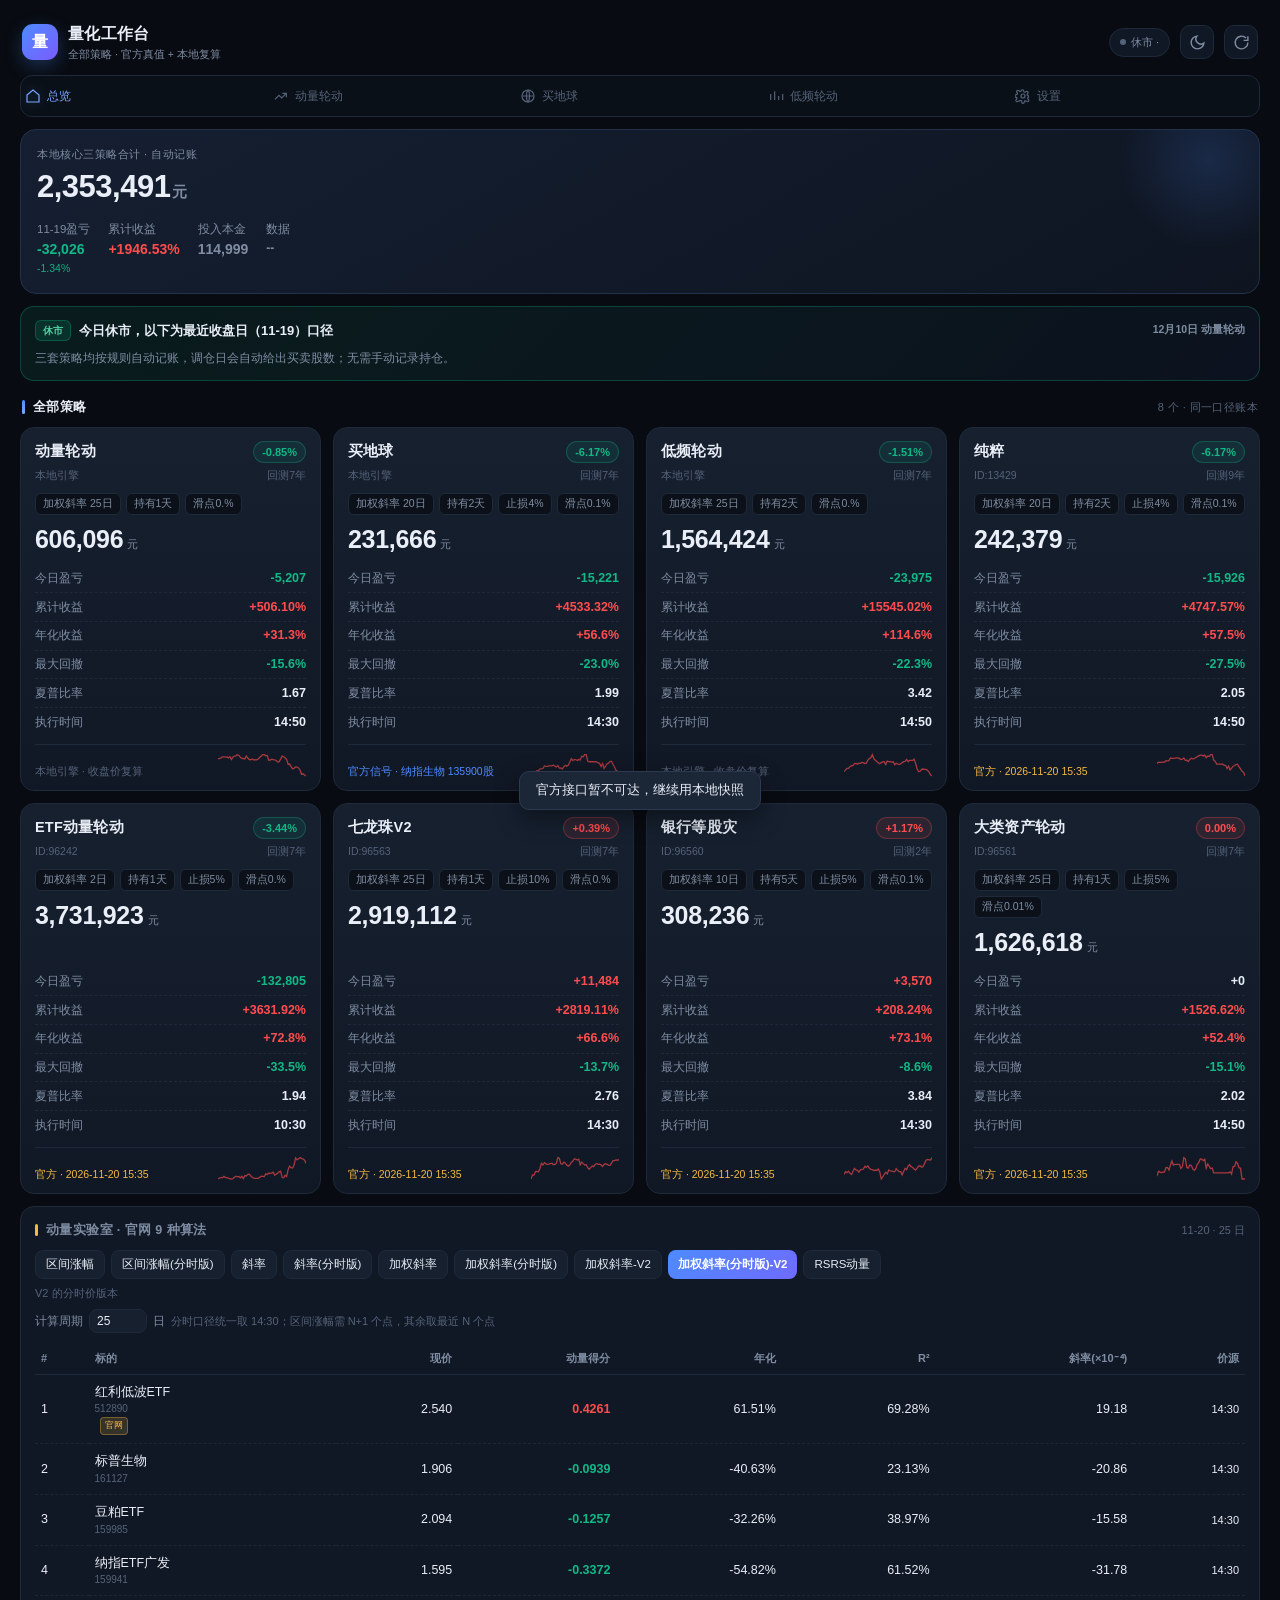
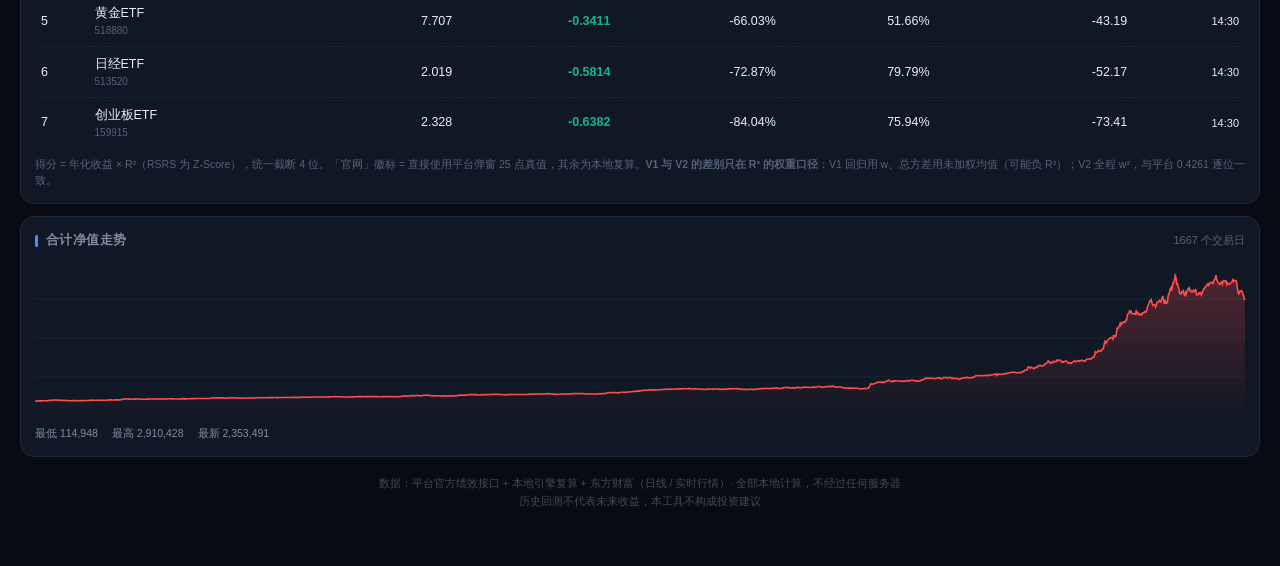
==== index.html @ 3b884d65 "v45: 9 种动量算法本地复现 + 动量实验室；同步银行等股灾等官方策略" ====
<!DOCTYPE html>
<html lang="zh-CN" data-theme="dark">
<head>
<meta charset="UTF-8">
<meta name="viewport" content="width=device-width,initial-scale=1,maximum-scale=1,user-scalable=no,viewport-fit=cover">
<meta name="theme-color" content="#080b11">
<meta http-equiv="Cache-Control" content="no-cache, no-store, must-revalidate">
<meta http-equiv="Pragma" content="no-cache">
<meta http-equiv="Expires" content="0">
<meta name="apple-mobile-web-app-capable" content="yes">
<meta name="apple-mobile-web-app-status-bar-style" content="black-translucent">
<title>量化工作台</title>
<link rel="manifest" href="manifest.webmanifest">
<link rel="icon" href="assets/icon.svg" type="image/svg+xml">
<link rel="stylesheet" href="assets/app.css?v=45">
</head>
<body>
<div class="wrap">

  <div class="top">
    <div class="brand">
      <div class="mk">量</div>
      <div>
        <h1>量化工作台</h1>
        <div class="sb" id="subTitle">全部策略 · 官方真值 + 本地复算</div>
      </div>
    </div>
    <div class="sp"></div>
    <span class="pill" id="mkPill"><i class="dot off"></i><span>加载中</span></span>
    <div class="iconbtn" id="btnTheme" title="切换明暗主题"></div>
    <div class="iconbtn" id="btnRefresh" title="刷新行情">
      <svg width="17" height="17" viewBox="0 0 24 24" fill="none" stroke="currentColor" stroke-width="2"><path d="M21 12a9 9 0 1 1-2.64-6.36M21 3v6h-6"/></svg>
    </div>
  </div>

  <div class="tabs" id="tabs">
    <a data-v="home" class="on"><svg viewBox="0 0 24 24"><path d="M3 10.5 12 3l9 7.5V21H3z"/></svg>总览</a>
    <a data-v="momentum"><svg viewBox="0 0 24 24"><path d="M3 17l6-6 4 4 7-7"/><path d="M14 8h6v6"/></svg>动量轮动</a>
    <a data-v="earth"><svg viewBox="0 0 24 24"><circle cx="12" cy="12" r="9"/><path d="M3 12h18M12 3c3 3 3 15 0 18M12 3c-3 3-3 15 0 18"/></svg>买地球</a>
    <a data-v="lowfreq"><svg viewBox="0 0 24 24"><path d="M4 18V9M10 18V5M16 18v-6M22 18v-9"/></svg>低频轮动</a>
    <a data-v="settings"><svg viewBox="0 0 24 24"><circle cx="12" cy="12" r="3"/><path d="M19.4 15a1.7 1.7 0 0 0 .3 1.9l.1.1a2 2 0 1 1-2.8 2.8l-.1-.1a1.7 1.7 0 0 0-2.9 1.2V21a2 2 0 1 1-4 0v-.1A1.7 1.7 0 0 0 7 19.4a1.7 1.7 0 0 0-1.9.3l-.1.1a2 2 0 1 1-2.8-2.8l.1-.1A1.7 1.7 0 0 0 2 14a2 2 0 1 1 0-4 1.7 1.7 0 0 0 1.6-1 1.7 1.7 0 0 0-.3-1.9l-.1-.1a2 2 0 1 1 2.8-2.8l.1.1A1.7 1.7 0 0 0 9 4.6a2 2 0 1 1 4 0 1.7 1.7 0 0 0 1 1.6 1.7 1.7 0 0 0 1.9-.3l.1-.1a2 2 0 1 1 2.8 2.8l-.1.1a1.7 1.7 0 0 0-.3 1.9v.1a2 2 0 1 1 0 4z"/></svg>设置</a>
  </div>

  <div class="view on" id="view-home"></div>
  <div class="view" id="view-detail"></div>
  <div class="view" id="view-settings"></div>

  <div class="foot" id="foot">
    数据：平台官方绩效接口 + 本地引擎复算 + 东方财富（日线 / 实时行情）· 全部本地计算，不经过任何服务器<br>
    历史回测不代表未来收益，本工具不构成投资建议
  </div>
</div>
<div class="toast" id="toast"></div>

<script src="assets/clist.js?v=45"></script>
<script src="assets/tdxrank.js?v=45"></script>
<script src="assets/ohlc.js?v=45"></script>
<script src="assets/offmom.js?v=45"></script>
<script src="assets/momentum.js?v=45"></script>
<script src="assets/engine.js?v=45"></script>
<script src="assets/snapdata.js?v=45"></script>
<script src="assets/official_sync.js?v=45"></script>
<script src="assets/offtrade_full.js?v=45"></script>
<script src="assets/parity.js?v=45"></script>
<script src="assets/local_replica.js?v=45"></script>
<script src="assets/history.js?v=45"></script>
<script src="assets/offtrades.js?v=45"></script>
<script src="assets/data.js?v=45"></script>
<script src="assets/ui.js?v=45"></script>
<script>
/* 注册离线壳（network-first）：保证每次打开都拿到最新前端；file:// 下自动跳过 */
if ('serviceWorker' in navigator && location.protocol.indexOf('http') === 0) {
  window.addEventListener('load', function () {
    navigator.serviceWorker.register('sw.js').catch(function () { });
  });
}
</script>
</body>
</html>
---- assets/app.css ----
:root{
  --bg:#080b11; --bg2:#0c1119; --card:#111825; --card2:#16202f; --line:#1e293a;
  --txt:#e9eef7; --sub:#7f8da3; --dim:#55637a;
  --up:#ff4d4f; --dn:#12b886; --acc:#4d8bff; --acc2:#7aa7ff; --gold:#f5b942; --warn:#ffa94d;
  --r:14px;
}
*{margin:0;padding:0;box-sizing:border-box;-webkit-tap-highlight-color:transparent}
html,body{background:var(--bg);color:var(--txt);font-family:-apple-system,BlinkMacSystemFont,"Segoe UI","PingFang SC","Microsoft YaHei",sans-serif;font-size:14px;line-height:1.5}
body{padding-bottom:78px}
.num{font-variant-numeric:tabular-nums;font-feature-settings:"tnum"}
.wrap{max-width:1120px;margin:0 auto;padding:10px 12px 20px}

/* 顶部 */
.top{display:flex;align-items:center;gap:10px;padding:8px 2px 12px}
.brand{display:flex;align-items:center;gap:10px;min-width:0}
.brand .mk{width:36px;height:36px;border-radius:11px;background:linear-gradient(135deg,#4d8bff,#7b5cff);display:flex;align-items:center;justify-content:center;font-weight:800;font-size:16px;color:#fff;flex:0 0 auto;box-shadow:0 6px 18px rgba(77,139,255,.28)}
.brand h1{font-size:16px;font-weight:700;letter-spacing:.3px;white-space:nowrap}
.brand .sb{font-size:10.5px;color:var(--sub);margin-top:1px;white-space:nowrap}
.sp{flex:1}
.pill{display:inline-flex;align-items:center;gap:5px;background:var(--card);border:1px solid var(--line);border-radius:20px;padding:5px 10px;font-size:11px;color:var(--sub);white-space:nowrap}
.pill b{color:var(--txt);font-weight:600}
.dot{width:6px;height:6px;border-radius:50%;background:var(--dn);box-shadow:0 0 0 3px rgba(18,184,134,.15)}
.dot.off{background:var(--dim);box-shadow:none}
.iconbtn{width:34px;height:34px;border-radius:10px;background:var(--card);border:1px solid var(--line);color:var(--sub);display:flex;align-items:center;justify-content:center;cursor:pointer;flex:0 0 auto}
.iconbtn:active{border-color:var(--acc);color:var(--txt)}
.iconbtn.spin svg{animation:sp 1s linear infinite}
@keyframes sp{to{transform:rotate(360deg)}}

/* 卡片通用 */
.card{background:var(--card);border:1px solid var(--line);border-radius:var(--r);padding:14px;margin-bottom:12px}
.card.tight{padding:12px}
.chd{display:flex;align-items:center;gap:8px;margin-bottom:10px}
.chd h2{font-size:12.5px;font-weight:600;color:var(--sub);letter-spacing:.4px}
.chd .bar{width:3px;height:12px;border-radius:2px;background:var(--acc)}
.chd .rt{margin-left:auto;font-size:11px;color:var(--dim)}

/* 提醒条 */
.alert{background:linear-gradient(135deg,rgba(255,77,79,.14),rgba(255,169,77,.08));border:1px solid rgba(255,77,79,.35);border-radius:var(--r);padding:13px 14px;margin-bottom:12px;position:relative;overflow:hidden}
.alert.calm{background:linear-gradient(135deg,rgba(18,184,134,.10),rgba(77,139,255,.06));border-color:rgba(18,184,134,.28)}
.alert .ah{display:flex;align-items:center;gap:8px;font-size:13px;font-weight:700;margin-bottom:8px}
.alert .ah .tag{font-size:10px;font-weight:600;padding:2px 7px;border-radius:6px;background:rgba(255,77,79,.18);color:#ff8b8d;border:1px solid rgba(255,77,79,.3)}
.alert.calm .ah .tag{background:rgba(18,184,134,.14);color:#4fd1a5;border-color:rgba(18,184,134,.3)}
.alert .cd{margin-left:auto;font-size:11px;color:var(--sub)}
.alert .cd b{color:var(--warn);font-size:13px}
.arow{display:flex;align-items:center;gap:8px;padding:8px 0;border-top:1px dashed rgba(255,255,255,.07);font-size:13px}
.arow:first-of-type{border-top:none}
.arow .who{font-size:10px;color:var(--sub);background:var(--card2);border:1px solid var(--line);padding:2px 6px;border-radius:5px;flex:0 0 auto}
.arow .act{font-weight:700;font-size:11px;padding:2px 7px;border-radius:5px;flex:0 0 auto}
.arow .act.b{background:rgba(255,77,79,.15);color:#ff7b7d}
.arow .act.s{background:rgba(18,184,134,.15);color:#3ddba8}
.arow .nm{font-weight:600;white-space:nowrap;overflow:hidden;text-overflow:ellipsis}
.arow .nm em{font-style:normal;color:var(--dim);font-size:10.5px;margin-left:4px}
.arow .qty{margin-left:auto;color:var(--acc2);font-size:12px;font-weight:600;white-space:nowrap}
.arow .tm{font-size:10.5px;color:var(--sub);flex:0 0 auto}
.done{opacity:.55;text-decoration:line-through}

/* 总资产 */
.hero{background:linear-gradient(150deg,#151f31,#0e1521);border:1px solid #23324a;border-radius:16px;padding:16px;margin-bottom:12px;position:relative;overflow:hidden}
.hero::after{content:'';position:absolute;right:-40px;top:-60px;width:180px;height:180px;border-radius:50%;background:radial-gradient(circle,rgba(77,139,255,.16),transparent 70%)}
.hero .lb{font-size:11px;color:var(--sub);letter-spacing:.5px}
.hero .big{font-size:31px;font-weight:800;letter-spacing:-.5px;margin:2px 0 4px}
.hero .big small{font-size:15px;font-weight:600;color:var(--sub);margin-left:2px}
.hero .row{display:flex;gap:18px;flex-wrap:wrap;margin-top:10px;font-size:11.5px;color:var(--sub)}
.hero .row b{display:block;font-size:14px;margin-top:1px}
.hero .row .hp{display:block;font-style:normal;font-size:10.5px;margin-top:1px;opacity:.95}
.up{color:var(--up)!important}.dn{color:var(--dn)!important}.flat{color:var(--txt)}

/* 策略卡 */
.sgrid{display:grid;grid-template-columns:repeat(auto-fit,minmax(280px,1fr));gap:12px}
.sc{background:var(--card);border:1px solid var(--line);border-radius:var(--r);padding:13px;cursor:pointer;position:relative;overflow:hidden;transition:border-color .15s,transform .15s}
.sc:active{transform:scale(.995);border-color:var(--acc)}
.sc .sh{display:flex;align-items:center;gap:7px;margin-bottom:8px}
.sc .sh .nm{font-size:14px;font-weight:700}
.sc .sh .st{font-size:10px;padding:2px 7px;border-radius:5px;margin-left:auto;border:1px solid}
.st.hold{background:rgba(77,139,255,.12);color:#8fb4ff;border-color:rgba(77,139,255,.3)}
.st.cash{background:rgba(127,141,163,.12);color:var(--sub);border-color:var(--line)}
.st.act{background:rgba(255,77,79,.14);color:#ff8b8d;border-color:rgba(255,77,79,.32)}
.sc .v{font-size:22px;font-weight:800;letter-spacing:-.3px}
.sc .v small{font-size:12px;color:var(--sub);font-weight:500;margin-left:3px}
.sc .r2{display:flex;gap:14px;margin-top:8px;font-size:11px;color:var(--sub);flex-wrap:wrap}
.sc .r2 b{color:var(--txt);font-size:12px}
.sc .r2 .pp{display:block;font-style:normal;font-size:10px;margin-top:1px;letter-spacing:-.2px}
.sc .hint{margin-top:9px;font-size:11px;color:var(--sub);border-top:1px dashed var(--line);padding-top:8px;line-height:1.5}
.sc .hint b{color:var(--txt)}
.spark{position:absolute;right:0;bottom:0;width:120px;height:46px;opacity:.5;pointer-events:none}

/* 指标网格 */
.mgrid{display:grid;grid-template-columns:repeat(auto-fit,minmax(104px,1fr));gap:8px}
.mi{background:var(--card2);border:1px solid var(--line);border-radius:10px;padding:9px 10px}
.mi .k{font-size:10.5px;color:var(--sub)}
.mi .v{font-size:15.5px;font-weight:700;margin-top:2px;letter-spacing:-.2px}

/* 表格 */
.tw{overflow-x:auto;-webkit-overflow-scrolling:touch}
table{width:100%;border-collapse:collapse;font-size:12.5px;white-space:nowrap}
th{color:var(--sub);font-weight:500;font-size:10.5px;text-align:right;padding:6px 8px;border-bottom:1px solid var(--line)}
th:first-child,td:first-child{text-align:left;padding-left:2px}
th:nth-child(2),td:nth-child(2){text-align:left}
td{padding:9px 8px;text-align:right;border-bottom:1px solid rgba(30,41,58,.6)}
tr:last-child td{border-bottom:none}
td .nm{font-weight:600}
td .cd{color:var(--dim);font-size:10px;margin-left:4px}
.badge{display:inline-block;font-size:10px;padding:2px 6px;border-radius:5px;font-weight:600}
.badge.on{background:rgba(255,77,79,.14);color:#ff8b8d;border:1px solid rgba(255,77,79,.28)}
.badge.cand{background:rgba(18,184,134,.12);color:#3ddba8;border:1px solid rgba(18,184,134,.28)}
.badge.off{background:rgba(127,141,163,.1);color:var(--sub);border:1px solid var(--line)}
.badge.top{background:linear-gradient(135deg,#f5b942,#ff8a00);color:#3a2600;border:none}
tr.hrow td{background:rgba(255,77,79,.05)}
td .nm em.hd{font-style:normal;font-size:9px;color:#ff8b8d;background:rgba(255,77,79,.16);
  border:1px solid rgba(255,77,79,.3);border-radius:4px;padding:0 4px;margin-left:4px;vertical-align:1px}
.sg{display:inline-block;font-size:10px;padding:2px 6px;border-radius:5px;font-weight:600;font-variant-numeric:tabular-nums}
.sg.g{background:rgba(255,77,79,.14);color:#ff8b8d;border:1px solid rgba(255,77,79,.3)}
.sg.s{background:rgba(18,184,134,.12);color:#3ddba8;border:1px solid rgba(18,184,134,.3)}
.sg.x{color:var(--dim);border:1px solid var(--line)}
table.rt4 td,table.rt4 th{padding-left:4px;padding-right:4px;font-size:11.5px}
table.rt4 td .sub15{display:block;font-style:normal;font-size:8.5px;color:var(--dim);
  font-weight:400;letter-spacing:-.2px;margin-top:1px;white-space:nowrap}
table.rt4 .badge{font-size:9px;padding:1px 3px;margin-left:1px}
table.rt4 .sg{font-size:9px;padding:1px 4px}
table.rt4 th{font-size:9.5px}
table.rt4 td .nm{font-size:11.5px}

/* 波动目标 */
.vrow{display:flex;align-items:baseline;justify-content:space-between;font-size:12px;color:var(--sub);padding:3px 0}
.vrow b{color:var(--txt);font-size:13.5px}
.vbar{position:relative;height:7px;border-radius:4px;background:var(--card2);margin:7px 0 9px;overflow:hidden}
.vbar i{position:absolute;left:0;top:0;bottom:0;border-radius:4px;
  background:linear-gradient(90deg,#12b886,#f5b942 62%,#ff4d4f);transition:width .4s}
.vbar u{position:absolute;top:-2px;bottom:-2px;width:2px;background:rgba(255,255,255,.55)}
.vnote{font-size:10.5px;color:var(--dim);line-height:1.6}
.segv{display:flex;gap:8px;margin-top:10px}
.segv .sv{flex:1;background:var(--card2);border:1px solid var(--line);border-radius:9px;padding:8px 10px;min-width:0}
.segv .svk{font-size:10px;color:var(--sub);white-space:nowrap;overflow:hidden;text-overflow:ellipsis}
.segv .svv{font-size:17px;font-weight:700;margin:3px 0 1px;font-variant-numeric:tabular-nums}
.segv .svv.good{color:#0e9c6d}
.segv .svv.warn{color:#c9741b}
.segv .svv.dim{color:var(--sub);font-size:14px}
table.rt4 th .thsub{display:block;font-style:normal;font-size:8.5px;font-weight:400;color:var(--dim);margin-top:1px;letter-spacing:0}
.segv .svd{font-size:9.5px;color:var(--dim);line-height:1.45}

/* 持仓 */
.pos{display:flex;align-items:center;gap:10px;padding:10px 0;border-bottom:1px solid rgba(30,41,58,.6)}
.pos:last-child{border-bottom:none}
.pos .l{flex:1;min-width:0}
.pos .l .nm{font-weight:700;font-size:13.5px}
.pos .l .nm em{font-style:normal;font-size:10px;color:var(--dim);margin-left:5px}
.pos .l .sb{font-size:10.5px;color:var(--sub);margin-top:2px}
.pos .r{text-align:right;flex:0 0 auto}
.pos .r .pnl{font-size:13.5px;font-weight:700}
.pos .r .amt{font-size:10.5px;color:var(--sub);margin-top:2px}

/* 图表 */
.chart{width:100%;height:180px;display:block;overflow:visible}
.legend{display:flex;gap:14px;font-size:10.5px;color:var(--sub);margin-top:6px;flex-wrap:wrap}
.legend i{display:inline-block;width:14px;height:2px;vertical-align:middle;margin-right:5px;border-radius:2px}

/* 规则 */
.rules{font-size:11.5px;color:var(--sub);line-height:1.75}
.rules b{color:var(--txt)}
.rules li{margin-left:16px;margin-bottom:3px}
.rules .k{color:var(--acc2);font-weight:600}

/* 底部导航 */
.tabs{position:fixed;left:0;right:0;bottom:0;background:rgba(10,14,20,.94);backdrop-filter:blur(14px);border-top:1px solid var(--line);display:flex;z-index:50;padding-bottom:env(safe-area-inset-bottom)}
.tabs a{flex:1;text-align:center;padding:8px 2px 9px;color:var(--dim);text-decoration:none;font-size:10.5px;display:flex;flex-direction:column;align-items:center;gap:3px;cursor:pointer}
.tabs a svg{width:20px;height:20px;stroke:currentColor;fill:none;stroke-width:1.8}
.tabs a.on{color:var(--acc2)}
.tabs a.on svg{filter:drop-shadow(0 0 6px rgba(77,139,255,.5))}

/* 表单 */
.field{display:flex;align-items:center;gap:10px;padding:11px 0;border-bottom:1px solid rgba(30,41,58,.6)}
.field:last-child{border-bottom:none}
.field label{flex:1;font-size:13px}
.field label small{display:block;color:var(--sub);font-size:10.5px;margin-top:2px}
.field input[type=number],.field input[type=date]{background:var(--card2);border:1px solid var(--line);border-radius:8px;color:var(--txt);padding:7px 9px;font-size:12.5px;width:118px;text-align:right;font-variant-numeric:tabular-nums}
.btn{background:var(--card2);border:1px solid var(--line);color:var(--txt);border-radius:9px;padding:8px 13px;font-size:12.5px;cursor:pointer}
.btn:active{border-color:var(--acc)}
.btn.pri{background:linear-gradient(135deg,#4d8bff,#6f6bff);border:none;color:#fff;font-weight:600}
.btn.danger{color:#ff8b8d;border-color:rgba(255,77,79,.3)}
.sw{width:42px;height:24px;border-radius:12px;background:var(--card2);border:1px solid var(--line);position:relative;cursor:pointer;flex:0 0 auto}
.sw::after{content:'';position:absolute;left:3px;top:2px;width:18px;height:18px;border-radius:50%;background:var(--dim);transition:.18s}
.sw.on{background:rgba(77,139,255,.3);border-color:rgba(77,139,255,.6)}
.sw.on::after{left:20px;background:var(--acc2)}

/* 其他 */
.empty{color:var(--dim);font-size:12px;text-align:center;padding:18px 0}
.toast{position:fixed;left:50%;bottom:90px;transform:translate(-50%,20px);background:#1b2637;border:1px solid #2b3a52;color:var(--txt);padding:9px 16px;border-radius:10px;font-size:12.5px;opacity:0;pointer-events:none;transition:.22s;z-index:99;box-shadow:0 8px 24px rgba(0,0,0,.4)}
.toast.on{opacity:1;transform:translate(-50%,0)}
.foot{color:#3f4a5c;font-size:10.5px;text-align:center;padding:6px 0 12px;line-height:1.7}
.view{display:none}.view.on{display:block}
@media(min-width:760px){
  body{padding-bottom:20px}
  .tabs{position:sticky;top:0;border-radius:12px;border:1px solid var(--line);margin-bottom:12px;background:rgba(12,17,25,.9)}
  .tabs a{flex-direction:row;gap:6px;font-size:12px;padding:11px 4px}
  .tabs a svg{width:16px;height:16px}
  .wrap{padding:14px 20px 24px}
}

/* 调仓记录（完整列 + 分页） */
table.tlog{font-size:11px}
table.tlog th,table.tlog td{padding:7px 6px}
table.tlog .dt{color:var(--sub);font-size:10.5px}
table.tlog .nmc{font-weight:500;font-size:11.5px;color:var(--txt);letter-spacing:0}
table.tlog .cd2{font-style:normal;font-size:9px;color:var(--dim);margin-left:5px;letter-spacing:-.2px}
.actt{display:inline-block;font-size:9.5px;padding:1px 6px;border-radius:4px;border:1px solid;white-space:nowrap}
.actt.b{color:#ff6b6e;border-color:rgba(255,107,110,.45);background:rgba(255,107,110,.10)}
.actt.s{color:#3ddc97;border-color:rgba(61,220,151,.45);background:rgba(61,220,151,.10)}
table.tlog .sub2{display:block;font-style:normal;font-size:9px;margin-top:1px}
.pager{display:flex;align-items:center;justify-content:center;gap:12px;margin-top:12px}
.pgb{background:var(--card2);border:1px solid var(--line);color:var(--txt);border-radius:8px;padding:6px 13px;font-size:11.5px;cursor:pointer;font-family:inherit}
.pgb:disabled{opacity:.32;cursor:default}
.pgi{font-size:11.5px;color:var(--sub);min-width:56px;text-align:center}

/* 收益分析：走势图 + 日/月/年日历 */
.pstats{display:grid;grid-template-columns:repeat(4,1fr);gap:7px;margin-bottom:10px}
.pstats>div{background:var(--card2);border:1px solid var(--line);border-radius:9px;padding:7px 8px}
.pstats span{display:block;font-size:9.5px;color:var(--sub)}
.pstats b{display:block;font-size:13px;margin-top:1px;letter-spacing:-.3px}
.pstats b.sm{font-size:10.5px}
.clgd{display:flex;gap:16px;font-size:10px;color:var(--sub);margin-top:4px;padding-left:46px}
.clgd .l1::before,.clgd .l2::before{content:'';display:inline-block;width:12px;height:2px;vertical-align:middle;margin-right:5px}
.clgd .l1::before{background:#4d8bff}
.clgd .l2::before{background:#ff4d4f}
.calwrap{margin-top:14px;border-top:1px dashed var(--line);padding-top:12px}
.caltabs{display:flex;gap:6px;margin-bottom:10px}
.ctb{background:var(--card2);border:1px solid var(--line);color:var(--sub);border-radius:8px;
  padding:5px 13px;font-size:11.5px;cursor:pointer;font-family:inherit}
.ctb.on{background:rgba(77,139,255,.16);border-color:rgba(77,139,255,.5);color:#8fb6ff}
.calhd{display:flex;justify-content:space-between;align-items:baseline;font-size:11.5px;color:var(--txt);margin-bottom:6px}
.calhd .dim{font-size:10px;color:var(--dim)}
.calgrid{display:grid;grid-template-columns:repeat(5,1fr);gap:5px}
.cwd{font-size:10px;color:var(--dim);text-align:center;padding:2px 0}
.cc{border-radius:8px;padding:5px 2px;min-height:52px;display:flex;flex-direction:column;
  align-items:center;justify-content:center;gap:1px;border:1px solid transparent}
.cc.blank{background:transparent;border:none}
.cc .cd{font-size:9.5px;color:var(--sub);font-weight:600;line-height:1}
.cc .cr{font-size:10.5px;font-style:normal;font-weight:600;line-height:1.2}
.cc .cp{font-size:8.5px;font-style:normal;color:var(--sub);opacity:.82;line-height:1}
.yrrow{display:flex;gap:8px;margin-top:9px;align-items:flex-start}
.yrlb{width:32px;font-size:10px;color:var(--sub);padding-top:9px;flex:0 0 auto}
.mgrid12{display:grid;grid-template-columns:repeat(4,1fr);gap:6px;flex:1}
.mc{border-radius:7px;padding:5px 2px;text-align:center}
.mc b{display:block;font-size:8.5px;color:var(--sub);font-weight:500;line-height:1.1}
.mc i{display:block;font-size:9.5px;font-style:normal;font-weight:600;margin-top:1px;line-height:1.2}
.mc em{display:block;font-size:8px;font-style:normal;color:var(--sub);opacity:.78;line-height:1.2}
.ygrid{display:grid;grid-template-columns:repeat(auto-fit,minmax(94px,1fr));gap:8px}
.yc{position:relative;border-radius:9px;padding:9px 5px;text-align:center}
.yc b{display:block;font-size:10px;color:var(--sub);font-weight:500}
.yc .yr{display:block;font-size:14.5px;font-style:normal;font-weight:700;margin:2px 0;letter-spacing:-.3px}
.yc em{display:block;font-size:9.5px;font-style:normal;color:var(--sub);opacity:.78}
/* 热力档位：涨红跌绿 */
.cc.u0,.mc.u0,.yc.u0{background:rgba(255,77,79,.09)}
.cc.u1,.mc.u1,.yc.u1{background:rgba(255,77,79,.19)}
.cc.u2,.mc.u2,.yc.u2{background:rgba(255,77,79,.31)}
.cc.u3,.mc.u3,.yc.u3{background:rgba(255,77,79,.46)}
.cc.d0,.mc.d0,.yc.d0{background:rgba(18,184,134,.09)}
.cc.d1,.mc.d1,.yc.d1{background:rgba(18,184,134,.19)}
.cc.d2,.mc.d2,.yc.d2{background:rgba(18,184,134,.31)}
.cc.d3,.mc.d3,.yc.d3{background:rgba(18,184,134,.46)}
.cc.f0,.mc.f0,.yc.f0{background:var(--card2)}
.cc.u0 .cr,.cc.u1 .cr,.cc.u2 .cr,.cc.u3 .cr,
.mc.u0 i,.mc.u1 i,.mc.u2 i,.mc.u3 i,
.yc.u0 .yr,.yc.u1 .yr,.yc.u2 .yr,.yc.u3 .yr{color:#ff8b8d}
.cc.d0 .cr,.cc.d1 .cr,.cc.d2 .cr,.cc.d3 .cr,
.mc.d0 i,.mc.d1 i,.mc.d2 i,.mc.d3 i,
.yc.d0 .yr,.yc.d1 .yr,.yc.d2 .yr,.yc.d3 .yr{color:#3ddc97}

/* ---------- 收益走势：悬停十字线 + 详情浮层 ---------- */
.pcwrap{position:relative}
.pchart{cursor:crosshair;touch-action:pan-y}
.pctip{position:absolute;display:none;pointer-events:none;z-index:9;min-width:136px;
  padding:7px 10px 8px;border-radius:10px;background:rgba(12,18,28,.95);
  border:1px solid rgba(122,148,184,.30);box-shadow:0 10px 26px rgba(0,0,0,.55);
  -webkit-backdrop-filter:blur(8px);backdrop-filter:blur(8px);
  font-size:10px;color:#c6d2e2;white-space:nowrap;animation:tipin .12s ease}
@keyframes tipin{from{opacity:0}to{opacity:1}}
.pctip .td{font-size:10.5px;font-weight:700;color:#eaf1fa;letter-spacing:.2px;
  margin-bottom:5px;padding-bottom:4px;border-bottom:1px solid rgba(122,148,184,.20)}
.pctip .tl{display:flex;align-items:center;gap:6px;line-height:1.7}
.pctip .tl span{color:#7e8ea6;flex:1}
.pctip .tl b{font-weight:700;font-variant-numeric:tabular-nums;letter-spacing:-.2px}
.pctip .dt{width:6px;height:6px;border-radius:50%;flex:0 0 auto}
.pctip .dt.b{background:#4d8bff}
.pctip .dt.r{background:#ff4d4f}
.pctip .dt.g{background:#3ddc97}
.pctip .dt.y{background:#f0b429}
.pctip .dt.n{background:#8a99b0}
.clgd .l3{margin-left:auto;color:var(--dim);font-size:9.5px}

/* ---------- 日历：翻页导航 / 合计行 / 悬浮反馈 ---------- */
.calnav{display:flex;align-items:center;justify-content:space-between;gap:8px;margin:0 0 11px}
.calnav .cnt{font-size:12.5px;font-weight:700;color:var(--txt);letter-spacing:.3px}
.cnb{background:var(--card2);border:1px solid var(--line);color:var(--sub);border-radius:8px;
  padding:4px 10px;font-size:10.5px;cursor:pointer;font-family:inherit;line-height:1.5;
  transition:background .15s,border-color .15s,color .15s}
.cnb:hover:not(:disabled){background:rgba(77,139,255,.15);border-color:rgba(77,139,255,.45);color:#8fb6ff}
.cnb:active:not(:disabled){transform:scale(.97)}
.cnb:disabled{opacity:.30;cursor:not-allowed}
.calsum{margin-top:13px;padding-top:11px;border-top:1px dashed var(--line);
  display:flex;align-items:baseline;justify-content:center;gap:7px;font-size:11px;color:var(--sub)}
.calsum b{font-size:14.5px;font-weight:800;letter-spacing:-.4px}
.calsum em{font-style:normal;font-size:11px;color:var(--dim);font-variant-numeric:tabular-nums}
.calnote{margin-top:14px;padding:10px 12px;border-radius:9px;background:rgba(77,139,255,.06);
  border:1px solid rgba(77,139,255,.16);font-size:10.5px;line-height:1.65;color:var(--sub)}
.calnote b{color:#9dbdf5;font-weight:600}
.calnote i{font-style:normal;color:var(--dim)}
.cc,.mc,.yc{transition:transform .13s ease,box-shadow .13s ease}
.cc:not(.blank):hover,.mc:hover,.yc:hover{transform:translateY(-2px);
  box-shadow:0 6px 16px rgba(0,0,0,.42);z-index:2}
.yc .ycur{position:absolute;top:7px;right:7px;width:5px;height:5px;border-radius:50%;
  background:#4d8bff;box-shadow:0 0 0 3px rgba(77,139,255,.20)}
.cc{position:relative}
.cc:hover::after{content:'';position:absolute;inset:0;border-radius:8px;
  border:1px solid rgba(140,170,210,.35);pointer-events:none}

/* 宽屏：避免日历与走势图被无限拉伸 */
@media (min-width:760px){
  .pcwrap{max-width:900px;margin:0 auto}
  .calgrid{max-width:700px;margin:0 auto}
  .mgrid12{max-width:700px;margin:0 auto}
  .ygrid{max-width:700px;margin:0 auto}
  .calsum{max-width:700px;margin-left:auto;margin-right:auto}
  .calnav{max-width:700px;margin-left:auto;margin-right:auto}
}
.pctip{font-size:11px}
.chd .rt .hsrc{font-style:normal;color:#8fb6ff;background:rgba(77,139,255,.13);
  border:1px solid rgba(77,139,255,.28);border-radius:5px;padding:1px 5px;font-size:9.5px}

/* ===== 多策略扩展 ===== */
.gtitle{display:flex;align-items:center;gap:8px;margin:18px 2px 9px}
.gtitle:before{content:'';width:3px;height:14px;border-radius:2px;background:linear-gradient(180deg,var(--acc),var(--acc2))}
.gtitle span{font-size:13px;font-weight:800;letter-spacing:.3px}
.gtitle i{font-size:11px;color:var(--sub);font-style:normal}
.dhead{display:flex;align-items:center;gap:8px;margin-bottom:10px}
.dhead b{font-size:14px}
.dhead .rt{margin-left:auto;font-size:11px;color:var(--dim)}
.tk-gold{background:rgba(245,185,66,.12)!important;color:var(--gold)!important;border-color:rgba(245,185,66,.32)!important}
.tk-cyan{background:rgba(74,222,196,.10)!important;color:#4adec4!important;border-color:rgba(74,222,196,.28)!important}
.bigv{font-size:30px;font-weight:800;letter-spacing:-.6px;line-height:1.15;margin-top:2px}
.bigv small{font-size:12px;font-weight:600;color:var(--sub);margin-left:3px}
.card.tight{padding-bottom:12px}
/* ===== 移动端不溢出（硬约束） ===== */
html,body{max-width:100vw;overflow-x:hidden}
.wrap{max-width:100vw;box-sizing:border-box}
.tabs{max-width:100vw;box-sizing:border-box}
.tabs a{min-width:0}
.sc .hint{white-space:normal;word-break:break-word;overflow-wrap:anywhere}
.sc .v,.sc .r2,.sc .r2 b{overflow-wrap:anywhere}
@media(max-width:759px){
  .sgrid{grid-template-columns:1fr}
  .sc .r2{gap:10px 12px}
}
.sc .hint em{font-style:normal;color:var(--dim);margin-left:6px}
/* tabs 等分兜底 */
.tabs{display:grid!important;grid-template-columns:repeat(5,1fr)!important;width:100vw!important;max-width:100vw!important}
.tabs a{min-width:0;overflow:hidden;white-space:nowrap}
@media(min-width:760px){.tabs{width:auto!important}}
/* 火花线作为水印，文字压在上层 */
.sc .spark{opacity:.26;z-index:1}
.sc .hint{position:relative;z-index:3;padding-bottom:2px;background:linear-gradient(180deg,rgba(17,24,37,0) 0%,rgba(17,24,37,.72) 45%,rgba(17,24,37,.92) 100%)}
.sc .v,.sc .sh,.sc .r2{position:relative;z-index:3}
/* 休市提示头不挤压 */
.alert .ah{flex-wrap:nowrap}
.alert .cd{white-space:nowrap;font-size:10.5px;flex-shrink:0}
.alert .ah .tag{flex-shrink:0}
/* ===== 浅色主题 ===== */
html[data-theme="light"]{
  --bg:#f4f6fb;--bg2:#eaeeF6;--card:#ffffff;--card2:#f6f8fc;
  --line:#e2e8f2;--txt:#101a2b;--sub:#5a6a80;--dim:#8b99ad;
  --up:#e0392f;--dn:#0e9c6d;--acc:#2f6ef0;--acc2:#4a86ff;
  --gold:#b07a06;--warn:#c9741b;color-scheme:light
}
html[data-theme="light"] body{background:var(--bg)}
html[data-theme="light"] .hero{background:linear-gradient(150deg,#ffffff,#f1f5ff);border-color:#dbe4f4;box-shadow:0 6px 18px rgba(30,58,110,.07)}
html[data-theme="light"] .hero::after{background:radial-gradient(circle,rgba(77,139,255,.20),transparent 70%)}
html[data-theme="light"] .tabs{background:rgba(255,255,255,.94);border-top-color:var(--line);box-shadow:0 -2px 12px rgba(16,26,43,.07)}
html[data-theme="light"] .card,html[data-theme="light"] .sc,html[data-theme="light"] .mi{box-shadow:0 1px 3px rgba(16,26,43,.05)}
html[data-theme="light"] .sc{background:var(--card)}
html[data-theme="light"] .sc .hint{background:linear-gradient(180deg,rgba(255,255,255,0) 0%,rgba(255,255,255,.80) 45%,rgba(255,255,255,.95) 100%)}
html[data-theme="light"] .spark{opacity:.34}
html[data-theme="light"] .alert{background:linear-gradient(135deg,rgba(224,57,47,.08),rgba(201,116,27,.05));border-color:rgba(224,57,47,.26)}
html[data-theme="light"] .alert.calm{background:linear-gradient(135deg,rgba(14,156,109,.07),rgba(47,110,240,.05));border-color:rgba(14,156,109,.24)}
html[data-theme="light"] .mk{background:linear-gradient(135deg,#2f6ef0,#6a5cff)}
html[data-theme="light"] .toast{background:rgba(16,26,43,.90);color:#fff}
html[data-theme="light"] .tw table th{background:var(--card2)}
html[data-theme="light"] .tk-gold{background:rgba(176,122,6,.10)!important;color:#8a5f04!important;border-color:rgba(176,122,6,.28)!important}
html[data-theme="light"] .tk-cyan{background:rgba(10,150,120,.09)!important;color:#0b7a61!important;border-color:rgba(10,150,120,.24)!important}
html[data-theme="light"] .iconbtn{background:var(--card);border-color:var(--line)}
@media (max-width:759px){
  table.rt4 td,table.rt4 th{padding-left:2.5px;padding-right:2.5px;font-size:10.5px}
  table.rt4 th{font-size:9px}
  table.rt4 td .nm{font-size:10.5px}
  table.rt4 td .sub15{font-size:8px}
  table.rt4 .badge{font-size:8.5px;padding:1px 2px}
  table.rt4 td:nth-child(2){max-width:80px}
  table.rt4 td:nth-child(2) .nm{display:block;overflow:hidden;text-overflow:ellipsis;white-space:nowrap}
}
/* ==== 官方数据强调 + 详情页吸顶（patch19） ==== */
.sc{background:linear-gradient(180deg,rgba(255,255,255,.045),rgba(255,255,255,.012)),var(--card);box-shadow:0 1px 0 rgba(255,255,255,.03) inset,0 6px 18px rgba(0,0,0,.18)}
.sc:hover{border-color:#2b3b55}
.sy{margin-top:7px;font-size:10px;color:#6b7a90;letter-spacing:.2px;font-style:normal}
.dhead{position:sticky;top:0;z-index:15;background:rgba(8,11,17,.92);backdrop-filter:blur(12px);padding-bottom:8px;margin-bottom:2px}
[data-theme="light"] .dhead{background:rgba(247,249,252,.94)}
[data-theme="light"] .sc{background:linear-gradient(180deg,rgba(255,255,255,.92),rgba(255,255,255,.6));box-shadow:0 4px 14px rgba(20,40,70,.06)}
[data-theme="light"] .sy{color:#8a97a8}

/* patch19c */
.sc .hint,.sy,.sc .sh .nm{overflow-wrap:anywhere;word-break:break-word}
.sc .sh .st{flex:0 0 auto}

/* ===== 统一策略卡片（对齐次方官网） ===== */
.gtitle{display:flex;align-items:center;gap:8px;margin:16px 2px 10px;font-size:12px;color:var(--sub);letter-spacing:.4px}
.gtitle.one span{font-weight:600;color:var(--txt)}
.gtitle i{font-style:normal;font-size:11px;color:var(--dim);margin-left:auto}
.sgrid2{display:grid;grid-template-columns:repeat(auto-fill,minmax(300px,1fr));gap:12px;align-items:stretch}
.sc2{display:flex;flex-direction:column;background:linear-gradient(180deg,var(--card2),var(--card));border:1px solid var(--line);border-radius:var(--r);padding:13px 14px 10px;cursor:pointer;transition:border-color .18s,transform .18s,box-shadow .18s;position:relative;min-height:266px}
.sc2:hover{border-color:color-mix(in srgb,var(--acc) 55%,var(--line));transform:translateY(-1px);box-shadow:0 10px 26px rgba(0,0,0,.22)}
.s2h{display:flex;align-items:center;gap:8px}
.s2h .nm{font-size:14.5px;font-weight:700;letter-spacing:.2px;overflow-wrap:anywhere;word-break:break-word}
.s2h .bdg{margin-left:auto;flex:0 0 auto;font-size:11px;font-weight:600;padding:2px 8px;border-radius:20px;border:1px solid transparent;font-variant-numeric:tabular-nums}
.bdg.up{color:var(--up);background:rgba(255,77,79,.10);border-color:rgba(255,77,79,.28)}
.bdg.dn{color:var(--dn);background:rgba(18,184,134,.10);border-color:rgba(18,184,134,.28)}
.s2m{display:flex;align-items:center;gap:8px;margin-top:5px;font-size:10.5px;color:var(--dim)}
.s2m i{font-style:normal;margin-left:auto}
.s2p{display:flex;flex-wrap:wrap;gap:5px;margin:9px 0 8px}
.s2p span{font-size:10.5px;color:var(--sub);border:1px solid var(--line);background:var(--bg2);border-radius:6px;padding:2px 7px;line-height:1.5}
.s2v{font-size:25px;font-weight:750;letter-spacing:-.3px;line-height:1.15;margin:2px 0 9px}
.s2v small{font-size:11px;font-weight:500;color:var(--sub);margin-left:4px}
.s2k{display:flex;flex-direction:column;gap:0;margin-top:auto;padding-top:2px}
.s2k>div{display:flex;align-items:baseline;justify-content:space-between;gap:10px;padding:4.5px 0;border-bottom:1px dashed var(--line)}
.s2k>div:last-child{border-bottom:0}
.s2k span{font-size:11.5px;color:var(--sub)}
.s2k b{font-size:12.5px;font-weight:650}
.s2f{display:flex;align-items:flex-end;gap:8px;margin-top:8px;padding-top:7px;border-top:1px solid var(--line);font-size:10.5px;min-height:26px}
.s2f span{flex:1;min-width:0;overflow-wrap:anywhere;word-break:break-word}
.s2f.gold span{color:var(--gold)}
.s2f.cyan span{color:var(--acc)}
.s2f.dim span{color:var(--dim)}
.s2f .spk{width:104px;height:30px;flex:0 0 auto;opacity:.9}
[data-theme="light"] .sc2{background:linear-gradient(180deg,#fff,#f7f9fc);border-color:#dfe6ef}
[data-theme="light"] .sc2:hover{border-color:#b7cdf5;box-shadow:0 8px 22px rgba(31,63,122,.10)}
[data-theme="light"] .s2p span{background:#f2f5fa;border-color:#e4eaf3}
[data-theme="light"] .s2v{color:#0f1a2b}

/* 卡片底部：文字与迷你曲线不重叠 */
.s2f{display:grid;grid-template-columns:minmax(0,1fr) 88px;align-items:end;column-gap:12px}
.s2f .spk{width:88px;height:28px}
/* 详情页官方真值卡 */
.bar.gold{background:var(--gold)}
.offc{background:linear-gradient(180deg,rgba(245,185,66,.08),transparent 60%),var(--card);border-color:rgba(245,185,66,.28)}
.offv{font-size:26px;font-weight:750;letter-spacing:-.3px;margin:2px 0 10px}
.offv small{font-size:11px;color:var(--sub);margin-left:4px;font-weight:500}
.offk{display:grid;grid-template-columns:repeat(4,1fr);gap:8px;padding:9px 0 11px;border-top:1px dashed var(--line);border-bottom:1px dashed var(--line)}
.offk>div{display:flex;flex-direction:column;gap:3px}
.offk span{font-size:10.5px;color:var(--dim)}
.offk b{font-size:13px}
.offh{font-size:12px;color:var(--sub);margin-top:10px;line-height:1.6}
.offh b{color:var(--txt)}
.offn{font-size:11px;color:var(--dim);margin-top:6px;line-height:1.6}
[data-theme="light"] .offc{background:linear-gradient(180deg,rgba(245,185,66,.10),transparent 60%),#fff;border-color:#ecd9a8}

/* 买地球本地区块提示条 */
.lnote{font-size:11px;color:var(--warn);background:rgba(255,169,77,.08);border:1px solid rgba(255,169,77,.22);
border-radius:9px;padding:8px 10px;line-height:1.6;margin:8px 0 0}
[data-theme="light"] .lnote{background:#fff8ec;border-color:#f0d9b0;color:#a86a12}

/* 动量实验室 */
.labbar{display:flex;flex-wrap:wrap;gap:6px;margin:2px 0 10px}
.labbar .btn{padding:6px 10px;font-size:11.5px;border-radius:8px}
.labcfg{display:flex;align-items:center;gap:6px;font-size:11.5px;color:var(--sub);margin-bottom:10px;flex-wrap:wrap}
.labcfg input{width:58px;background:var(--card2);border:1px solid var(--line);border-radius:8px;color:var(--txt);padding:4px 7px;font-size:12px;font-variant-numeric:tabular-nums}
.labcfg i{color:var(--dim);font-style:normal;font-size:11px}
.tablewrap{overflow-x:auto;-webkit-overflow-scrolling:touch}
.tbl{width:100%;border-collapse:collapse;font-size:12.5px}
.tbl th{color:var(--sub);font-weight:600;text-align:right;padding:7px 6px;border-bottom:1px solid var(--line);white-space:nowrap;font-size:11px}
.tbl th:nth-child(1),.tbl th:nth-child(2){text-align:left}
.tbl td{padding:8px 6px;border-bottom:1px dashed rgba(255,255,255,.06);text-align:right;white-space:nowrap;color:var(--txt)}
.tbl td:nth-child(1),.tbl td:nth-child(2){text-align:left}
.tbl td em{display:block;font-style:normal;color:var(--dim);font-size:10px}
.tbl tr:last-child td{border-bottom:0}
.offb{display:inline-block;margin-left:5px;font-style:normal;font-size:9px;padding:1px 4px;border-radius:4px;background:rgba(245,185,66,.16);color:var(--gold);border:1px solid rgba(245,185,66,.35);vertical-align:1px}

.labdesc{font-size:11px;color:var(--dim);margin:-4px 0 8px}
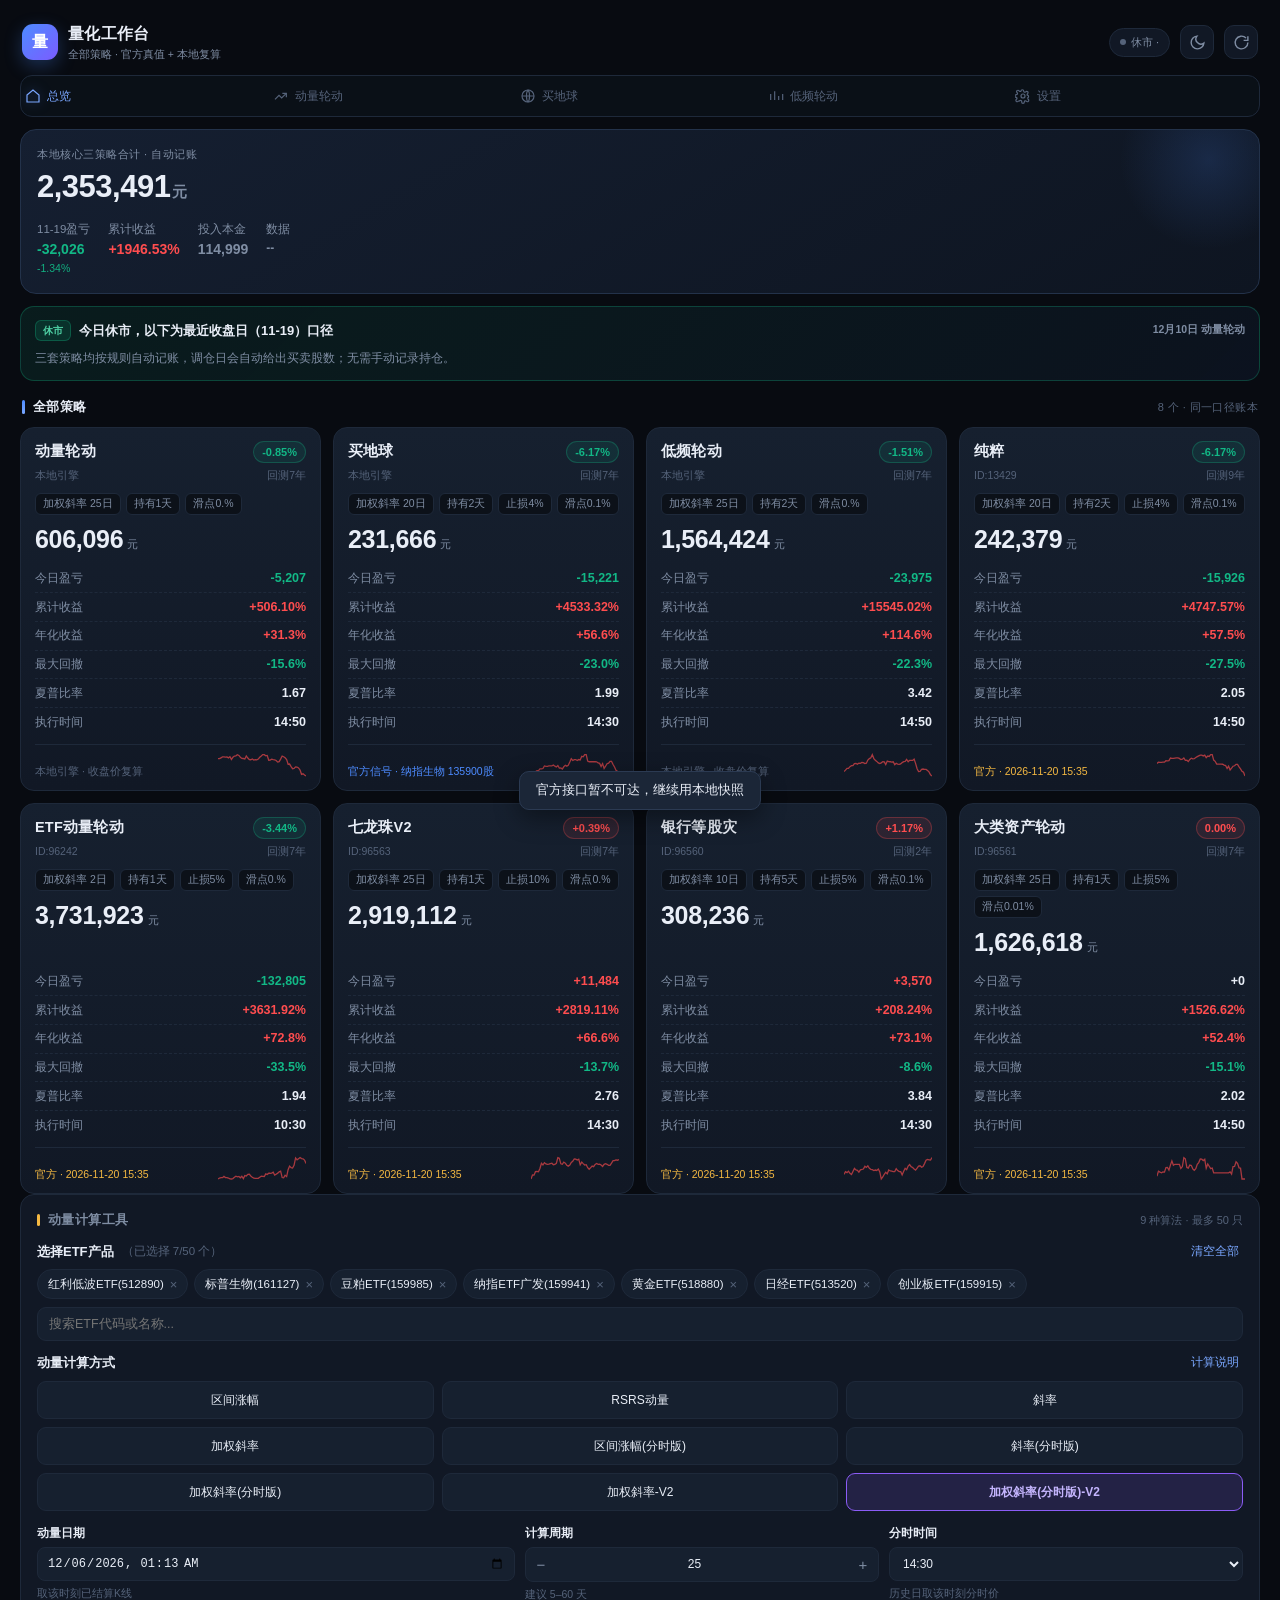
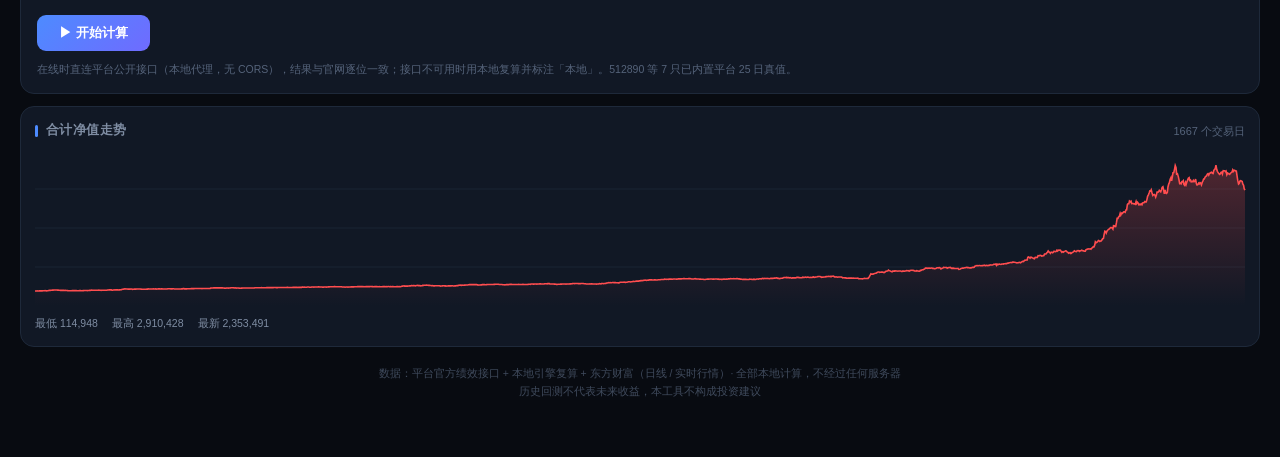
==== commit d2346cfb: "v46: 动量计算工具完整版（自选池/9算法/日期周期分时/官方接口/详情）" ====
--- a/index.html
+++ b/index.html
@@ -12,7 +12,7 @@
 <title>量化工作台</title>
 <link rel="manifest" href="manifest.webmanifest">
 <link rel="icon" href="assets/icon.svg" type="image/svg+xml">
-<link rel="stylesheet" href="assets/app.css?v=45">
+<link rel="stylesheet" href="assets/app.css?v=46">
 </head>
 <body>
 <div class="wrap">
@@ -52,21 +52,23 @@
 </div>
 <div class="toast" id="toast"></div>
 
-<script src="assets/clist.js?v=45"></script>
-<script src="assets/tdxrank.js?v=45"></script>
-<script src="assets/ohlc.js?v=45"></script>
-<script src="assets/offmom.js?v=45"></script>
-<script src="assets/momentum.js?v=45"></script>
-<script src="assets/engine.js?v=45"></script>
-<script src="assets/snapdata.js?v=45"></script>
-<script src="assets/official_sync.js?v=45"></script>
-<script src="assets/offtrade_full.js?v=45"></script>
-<script src="assets/parity.js?v=45"></script>
-<script src="assets/local_replica.js?v=45"></script>
-<script src="assets/history.js?v=45"></script>
-<script src="assets/offtrades.js?v=45"></script>
-<script src="assets/data.js?v=45"></script>
-<script src="assets/ui.js?v=45"></script>
+<script src="assets/clist.js?v=46"></script>
+<script src="assets/tdxrank.js?v=46"></script>
+<script src="assets/ohlc.js?v=46"></script>
+<script src="assets/offmom.js?v=46"></script>
+<script src="assets/offmom_all.js?v=46"></script>
+<script src="assets/momentum.js?v=46"></script>
+<script src="assets/lab.js?v=46"></script>
+<script src="assets/engine.js?v=46"></script>
+<script src="assets/snapdata.js?v=46"></script>
+<script src="assets/official_sync.js?v=46"></script>
+<script src="assets/offtrade_full.js?v=46"></script>
+<script src="assets/parity.js?v=46"></script>
+<script src="assets/local_replica.js?v=46"></script>
+<script src="assets/history.js?v=46"></script>
+<script src="assets/offtrades.js?v=46"></script>
+<script src="assets/data.js?v=46"></script>
+<script src="assets/ui.js?v=46"></script>
 <script>
 /* 注册离线壳（network-first）：保证每次打开都拿到最新前端；file:// 下自动跳过 */
 if ('serviceWorker' in navigator && location.protocol.indexOf('http') === 0) {
@@ -78,3 +80,4 @@
 </body>
 </html>
 
+
--- a/assets/app.css
+++ b/assets/app.css
@@ -481,3 +481,59 @@
 .offb{display:inline-block;margin-left:5px;font-style:normal;font-size:9px;padding:1px 4px;border-radius:4px;background:rgba(245,185,66,.16);color:var(--gold);border:1px solid rgba(245,185,66,.35);vertical-align:1px}
 
 .labdesc{font-size:11px;color:var(--dim);margin:-4px 0 8px}
+
+/* 动量计算工具 · 仿官网面板 */
+.labcard{padding:16px}
+.labsec{display:flex;align-items:center;gap:8px;font-size:13px;font-weight:600;margin:12px 0 8px;color:var(--txt)}
+.labsec i{font-style:normal;font-weight:400;font-size:11.5px;color:var(--dim)}
+.labsec .lnk{margin-left:auto;font-size:11.5px}
+.lnk{background:none;border:0;color:var(--acc2);cursor:pointer;font-size:12px;padding:2px 4px}
+.lnk:hover{text-decoration:underline}
+.labpool{display:flex;flex-wrap:wrap;gap:6px;min-height:30px;margin-bottom:8px}
+.labchip{display:inline-flex;align-items:center;gap:4px;background:var(--card2);border:1px solid var(--line);border-radius:16px;padding:4px 8px 4px 10px;font-size:11.5px;color:var(--txt)}
+.labchip button{border:0;background:none;color:var(--dim);cursor:pointer;font-size:13px;line-height:1;padding:0 2px}
+.labchip button:hover{color:var(--up)}
+.labempty{font-size:11.5px;color:var(--dim);padding:6px 0}
+.labsearch{position:relative;margin-bottom:4px}
+.labsearch input{width:100%;background:var(--card2);border:1px solid var(--line);border-radius:9px;padding:9px 11px;color:var(--txt);font-size:12.5px;outline:none}
+.labsearch input:focus{border-color:var(--acc)}
+.labsug{position:absolute;left:0;right:0;top:100%;z-index:8;background:var(--card2);border:1px solid var(--line);border-radius:9px;margin-top:4px;max-height:220px;overflow:auto;display:block}
+.labsug:empty{display:none}
+.sugitem{padding:7px 10px;font-size:12px;cursor:pointer;border-bottom:1px dashed rgba(255,255,255,.05)}
+.sugitem:hover{background:rgba(77,139,255,.10)}
+.sugitem b{font-variant-numeric:tabular-nums;margin-right:6px}
+.sugitem.dim{color:var(--dim);cursor:default}
+.labgrid{display:grid;grid-template-columns:repeat(3,1fr);gap:8px;margin-bottom:14px}
+.labopt{border:1px solid var(--line);background:var(--card2);border-radius:9px;padding:9px 8px;text-align:center;font-size:12px;color:var(--txt);cursor:pointer;transition:.15s}
+.labopt:hover{border-color:var(--acc)}
+.labopt.on{border-color:#8b5cf6;background:rgba(139,92,246,.15);color:#c4b5fd;font-weight:600}
+.labrows{display:grid;grid-template-columns:1.35fr 1fr 1fr;gap:10px;margin-bottom:12px}
+.labfield{display:flex;flex-direction:column;gap:5px;font-size:11.5px;color:var(--sub)}
+.labfield span{font-weight:600;color:var(--txt)}
+.labfield input,.labfield select{background:var(--card2);border:1px solid var(--line);border-radius:8px;padding:8px 9px;color:var(--txt);font-size:12px;outline:none;font-variant-numeric:tabular-nums}
+.labfield input:focus,.labfield select:focus{border-color:var(--acc)}
+.labfield em{font-style:normal;font-size:10.5px;color:var(--dim)}
+.numbox{display:flex;align-items:center;gap:0;border:1px solid var(--line);border-radius:8px;overflow:hidden;background:var(--card2)}
+.numbox button{width:30px;height:33px;border:0;background:transparent;color:var(--sub);font-size:15px;cursor:pointer}
+.numbox button:hover{color:var(--txt);background:rgba(255,255,255,.05)}
+.numbox input{border:0;border-radius:0;text-align:center;flex:1;min-width:0;background:transparent}
+.labgo{display:flex;align-items:center;gap:10px;margin:6px 0 10px}
+.labgo .btn{padding:9px 22px;font-size:13px}
+.labmsg{font-size:11.5px;color:var(--warn)}
+.labres{margin-top:10px;border-top:1px solid var(--line);padding-top:10px}
+.labres.loading{color:var(--dim);font-size:12px;padding:14px 0}
+.labreshead{font-size:12px;color:var(--sub);margin-bottom:8px}
+.labsrc{display:inline-block;margin-left:8px;font-size:10px;padding:1px 5px;border-radius:4px;border:1px solid var(--line);color:var(--dim)}
+.labmask{position:fixed;inset:0;z-index:99;background:rgba(3,6,11,.72);display:none;align-items:center;justify-content:center;padding:16px}
+.labmask.on{display:flex}
+.labmodal{width:min(560px,100%);max-height:86vh;overflow:auto;background:var(--card);border:1px solid var(--line);border-radius:14px;box-shadow:0 24px 60px rgba(0,0,0,.5)}
+.labmhd{display:flex;align-items:center;justify-content:space-between;padding:12px 14px;border-bottom:1px solid var(--line);font-size:13px;font-weight:600;position:sticky;top:0;background:var(--card)}
+.labmhd button{border:0;background:none;color:var(--sub);font-size:20px;cursor:pointer}
+.labmbody{padding:12px 14px 16px}
+.labmnote{font-size:11.5px;color:var(--sub);margin-bottom:8px}
+.labstats{display:flex;flex-wrap:wrap;gap:14px;margin-top:10px;font-size:11.5px;color:var(--sub)}
+.labstats b{color:var(--gold);font-variant-numeric:tabular-nums}
+
+.labtbl td:nth-child(3){text-align:left}
+.labtbl th:nth-child(3){text-align:left}
+.labtbl td:nth-child(4),.labtbl th:nth-child(4){text-align:right}
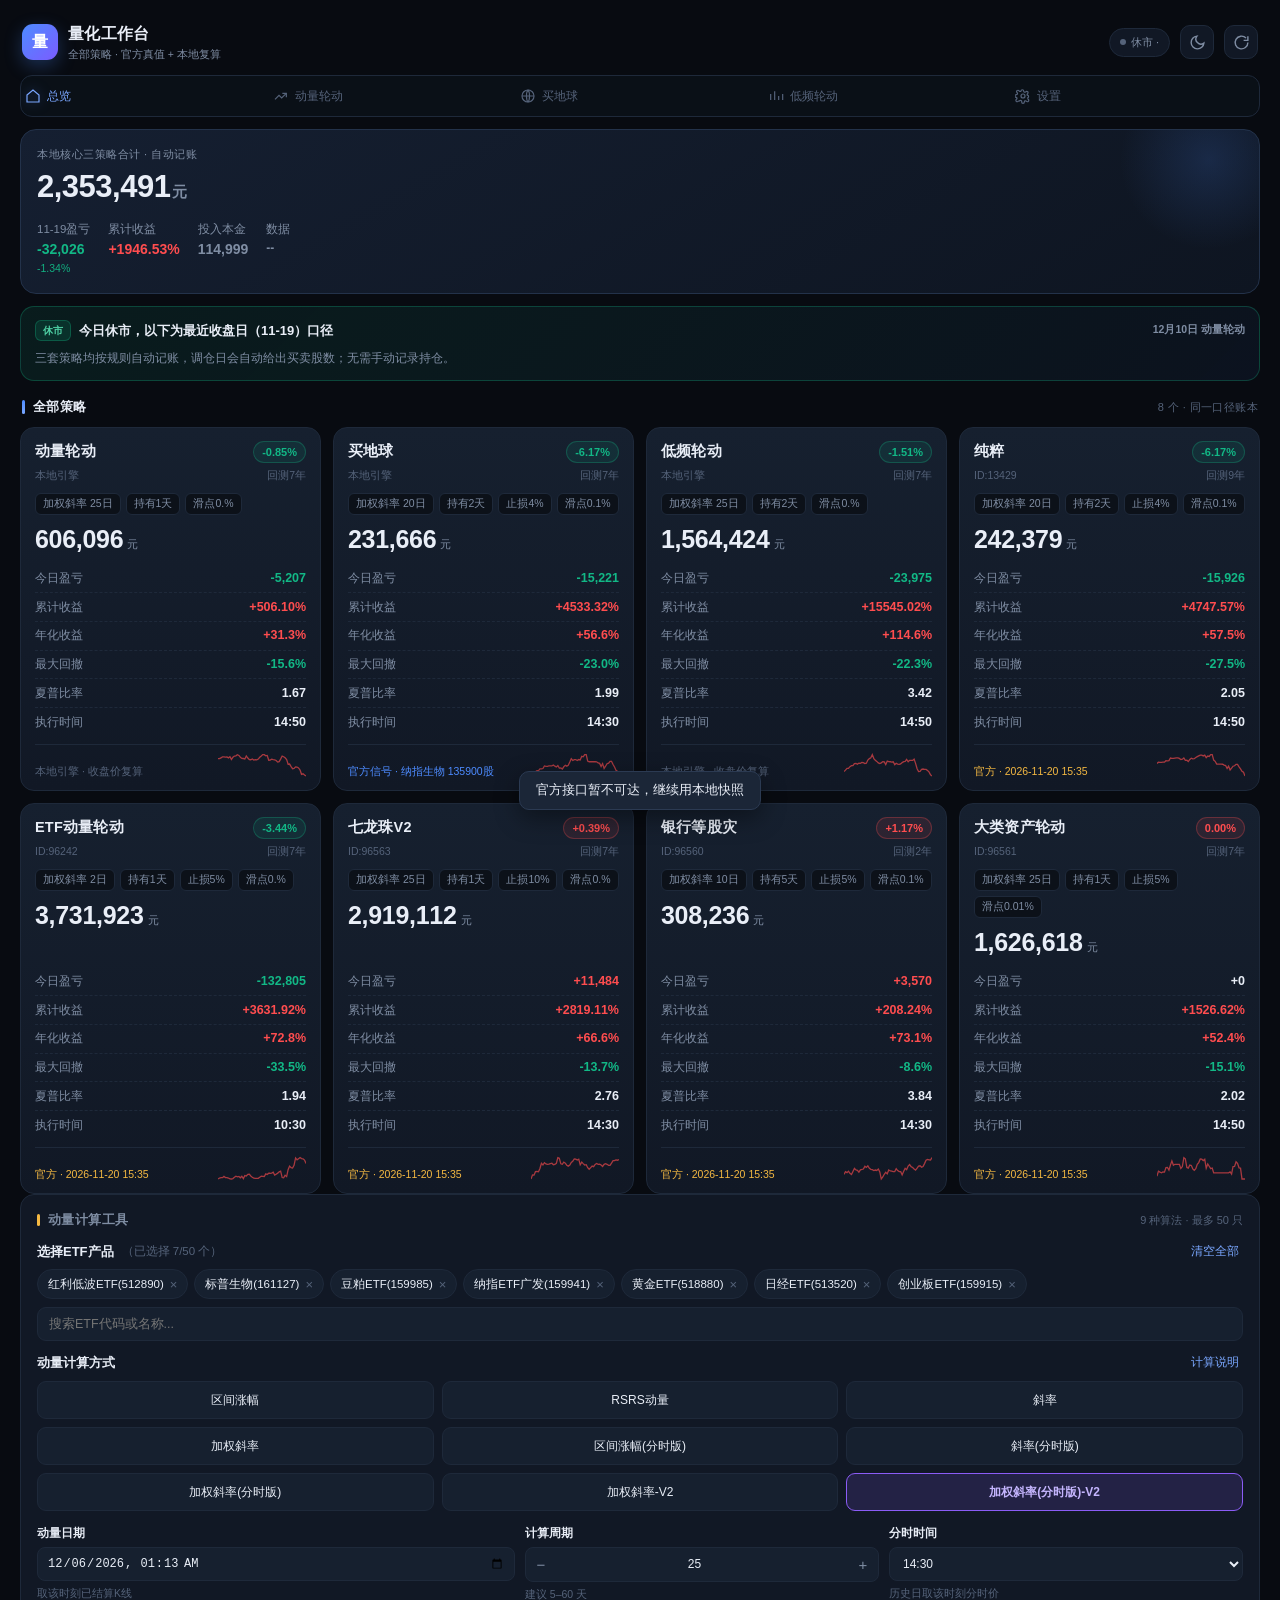
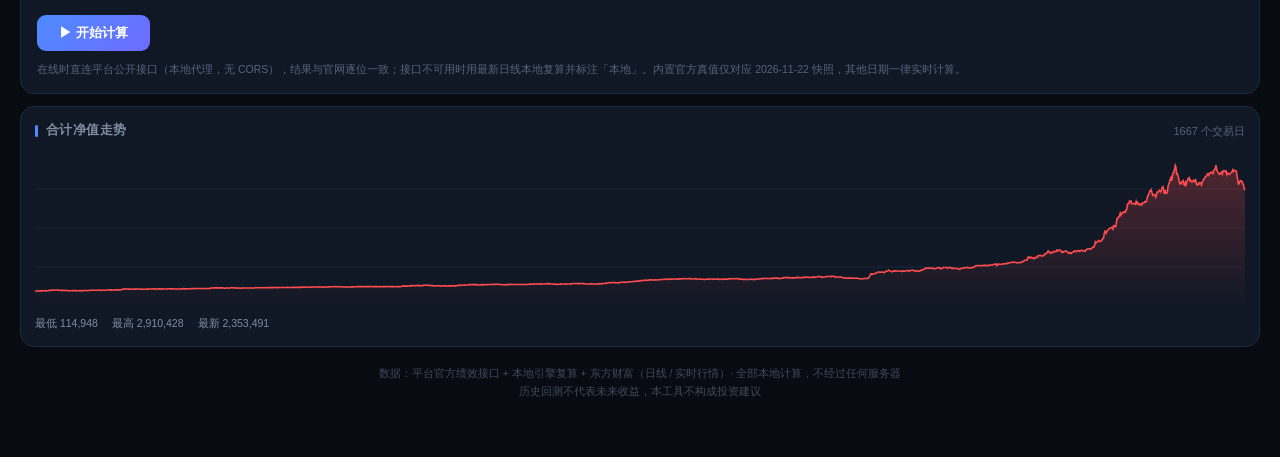
==== commit 98ab0c48: "v50: 腾讯日线源+盘中/收盘自动重算；动量真值限定快照日期" ====
--- a/index.html
+++ b/index.html
@@ -12,7 +12,7 @@
 <title>量化工作台</title>
 <link rel="manifest" href="manifest.webmanifest">
 <link rel="icon" href="assets/icon.svg" type="image/svg+xml">
-<link rel="stylesheet" href="assets/app.css?v=46">
+<link rel="stylesheet" href="assets/app.css?v=50">
 </head>
 <body>
 <div class="wrap">
@@ -52,23 +52,23 @@
 </div>
 <div class="toast" id="toast"></div>
 
-<script src="assets/clist.js?v=46"></script>
-<script src="assets/tdxrank.js?v=46"></script>
-<script src="assets/ohlc.js?v=46"></script>
-<script src="assets/offmom.js?v=46"></script>
-<script src="assets/offmom_all.js?v=46"></script>
-<script src="assets/momentum.js?v=46"></script>
-<script src="assets/lab.js?v=46"></script>
-<script src="assets/engine.js?v=46"></script>
-<script src="assets/snapdata.js?v=46"></script>
-<script src="assets/official_sync.js?v=46"></script>
-<script src="assets/offtrade_full.js?v=46"></script>
-<script src="assets/parity.js?v=46"></script>
-<script src="assets/local_replica.js?v=46"></script>
-<script src="assets/history.js?v=46"></script>
-<script src="assets/offtrades.js?v=46"></script>
-<script src="assets/data.js?v=46"></script>
-<script src="assets/ui.js?v=46"></script>
+<script src="assets/clist.js?v=50"></script>
+<script src="assets/tdxrank.js?v=50"></script>
+<script src="assets/ohlc.js?v=50"></script>
+<script src="assets/offmom.js?v=50"></script>
+<script src="assets/offmom_all.js?v=50"></script>
+<script src="assets/momentum.js?v=50"></script>
+<script src="assets/lab.js?v=50"></script>
+<script src="assets/engine.js?v=50"></script>
+<script src="assets/snapdata.js?v=50"></script>
+<script src="assets/official_sync.js?v=50"></script>
+<script src="assets/offtrade_full.js?v=50"></script>
+<script src="assets/parity.js?v=50"></script>
+<script src="assets/local_replica.js?v=50"></script>
+<script src="assets/history.js?v=50"></script>
+<script src="assets/offtrades.js?v=50"></script>
+<script src="assets/data.js?v=50"></script>
+<script src="assets/ui.js?v=50"></script>
 <script>
 /* 注册离线壳（network-first）：保证每次打开都拿到最新前端；file:// 下自动跳过 */
 if ('serviceWorker' in navigator && location.protocol.indexOf('http') === 0) {
@@ -81,3 +81,7 @@
 </html>
 
 
+
+
+
+
--- a/assets/app.css
+++ b/assets/app.css
@@ -537,3 +537,28 @@
 .labtbl td:nth-child(3){text-align:left}
 .labtbl th:nth-child(3){text-align:left}
 .labtbl td:nth-child(4),.labtbl th:nth-child(4){text-align:right}
+
+.labtbl{table-layout:fixed}
+.labtbl th:nth-child(1),.labtbl td:nth-child(1){width:52px}
+.labtbl th:nth-child(2),.labtbl td:nth-child(2){width:82px}
+.labtbl th:nth-child(4),.labtbl td:nth-child(4){width:96px}
+.labtbl th:nth-child(5),.labtbl td:nth-child(5){width:60px}
+
+.labtbl th:nth-child(1),.labtbl td:nth-child(1){width:6%}
+.labtbl th:nth-child(2),.labtbl td:nth-child(2){width:14%}
+.labtbl th:nth-child(3),.labtbl td:nth-child(3){width:32%}
+.labtbl th:nth-child(4),.labtbl td:nth-child(4){width:13%}
+.labtbl th:nth-child(5),.labtbl td:nth-child(5){width:8%}
+
+.labgrid{margin-top:6px}
+.labrow{display:grid;grid-template-columns:44px 86px 1fr 104px 56px;align-items:center;gap:10px;padding:7px 0;border-bottom:1px dashed rgba(255,255,255,.06);font-size:12.5px}
+.labrow:last-child{border-bottom:0}
+.labrow.labhead{color:var(--sub);font-size:11px;font-weight:600;border-bottom:1px solid var(--line)}
+.labnm{overflow:hidden;text-overflow:ellipsis;white-space:nowrap;color:var(--txt)}
+.labrow .r{text-align:right}
+.labrow .c{text-align:center}
+
+.labgrid{display:block}
+
+.labgrid{display:grid!important;grid-template-columns:repeat(3,1fr)!important;gap:8px}
+.labresgrid{display:block}
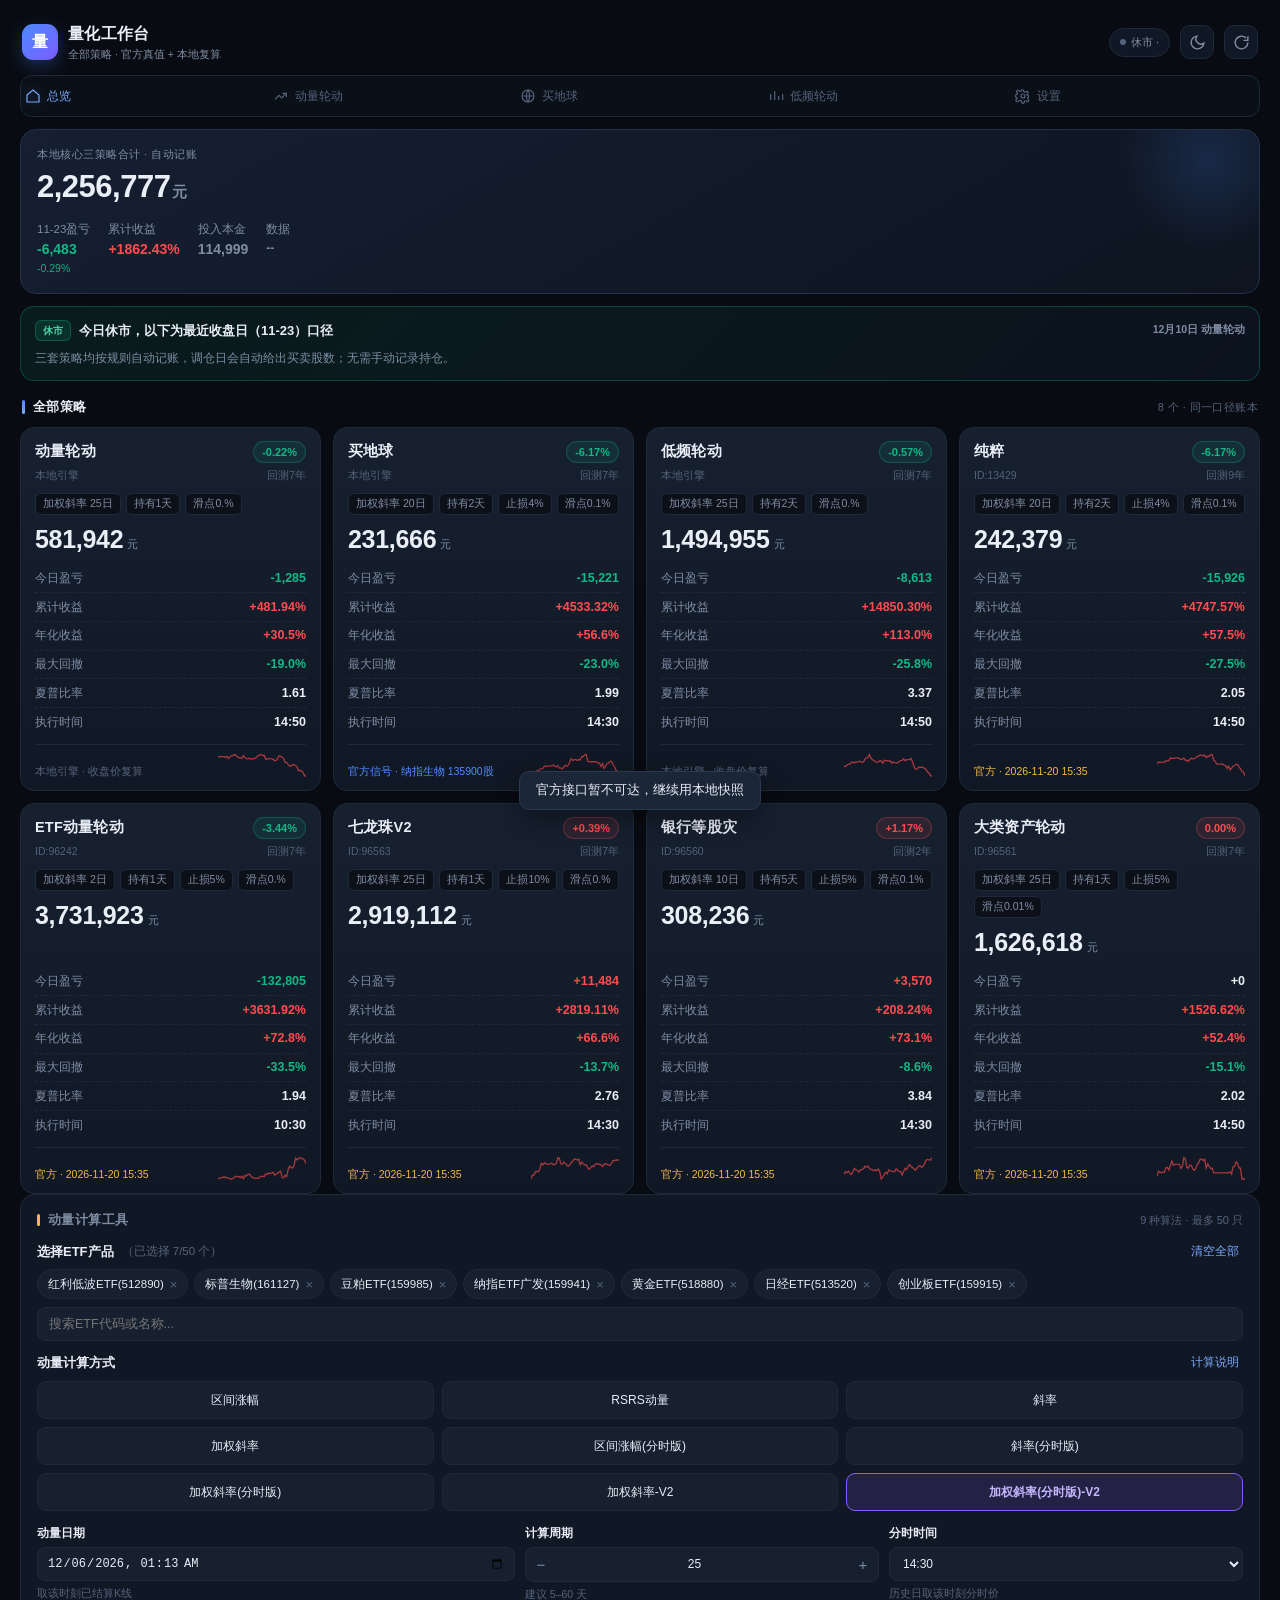
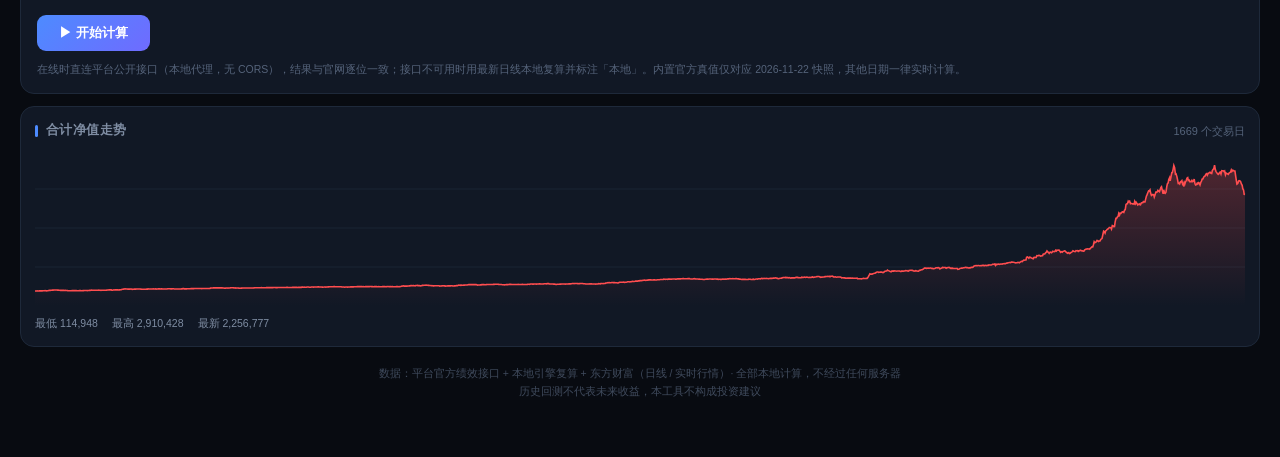
==== commit 57a5b70b: "v51: 平台日线源/api/ktail+ktail基线；缓存并集；收盘自动记账" ====
--- a/index.html
+++ b/index.html
@@ -12,7 +12,7 @@
 <title>量化工作台</title>
 <link rel="manifest" href="manifest.webmanifest">
 <link rel="icon" href="assets/icon.svg" type="image/svg+xml">
-<link rel="stylesheet" href="assets/app.css?v=50">
+<link rel="stylesheet" href="assets/app.css?v=51">
 </head>
 <body>
 <div class="wrap">
@@ -52,23 +52,24 @@
 </div>
 <div class="toast" id="toast"></div>
 
-<script src="assets/clist.js?v=50"></script>
-<script src="assets/tdxrank.js?v=50"></script>
-<script src="assets/ohlc.js?v=50"></script>
-<script src="assets/offmom.js?v=50"></script>
-<script src="assets/offmom_all.js?v=50"></script>
-<script src="assets/momentum.js?v=50"></script>
-<script src="assets/lab.js?v=50"></script>
-<script src="assets/engine.js?v=50"></script>
-<script src="assets/snapdata.js?v=50"></script>
-<script src="assets/official_sync.js?v=50"></script>
-<script src="assets/offtrade_full.js?v=50"></script>
-<script src="assets/parity.js?v=50"></script>
-<script src="assets/local_replica.js?v=50"></script>
-<script src="assets/history.js?v=50"></script>
-<script src="assets/offtrades.js?v=50"></script>
-<script src="assets/data.js?v=50"></script>
-<script src="assets/ui.js?v=50"></script>
+<script src="assets/clist.js?v=51"></script>
+<script src="assets/ktail.js?v=51"></script>
+<script src="assets/tdxrank.js?v=51"></script>
+<script src="assets/ohlc.js?v=51"></script>
+<script src="assets/offmom.js?v=51"></script>
+<script src="assets/offmom_all.js?v=51"></script>
+<script src="assets/momentum.js?v=51"></script>
+<script src="assets/lab.js?v=51"></script>
+<script src="assets/engine.js?v=51"></script>
+<script src="assets/snapdata.js?v=51"></script>
+<script src="assets/official_sync.js?v=51"></script>
+<script src="assets/offtrade_full.js?v=51"></script>
+<script src="assets/parity.js?v=51"></script>
+<script src="assets/local_replica.js?v=51"></script>
+<script src="assets/history.js?v=51"></script>
+<script src="assets/offtrades.js?v=51"></script>
+<script src="assets/data.js?v=51"></script>
+<script src="assets/ui.js?v=51"></script>
 <script>
 /* 注册离线壳（network-first）：保证每次打开都拿到最新前端；file:// 下自动跳过 */
 if ('serviceWorker' in navigator && location.protocol.indexOf('http') === 0) {
@@ -85,3 +86,4 @@
 
 
 
+
